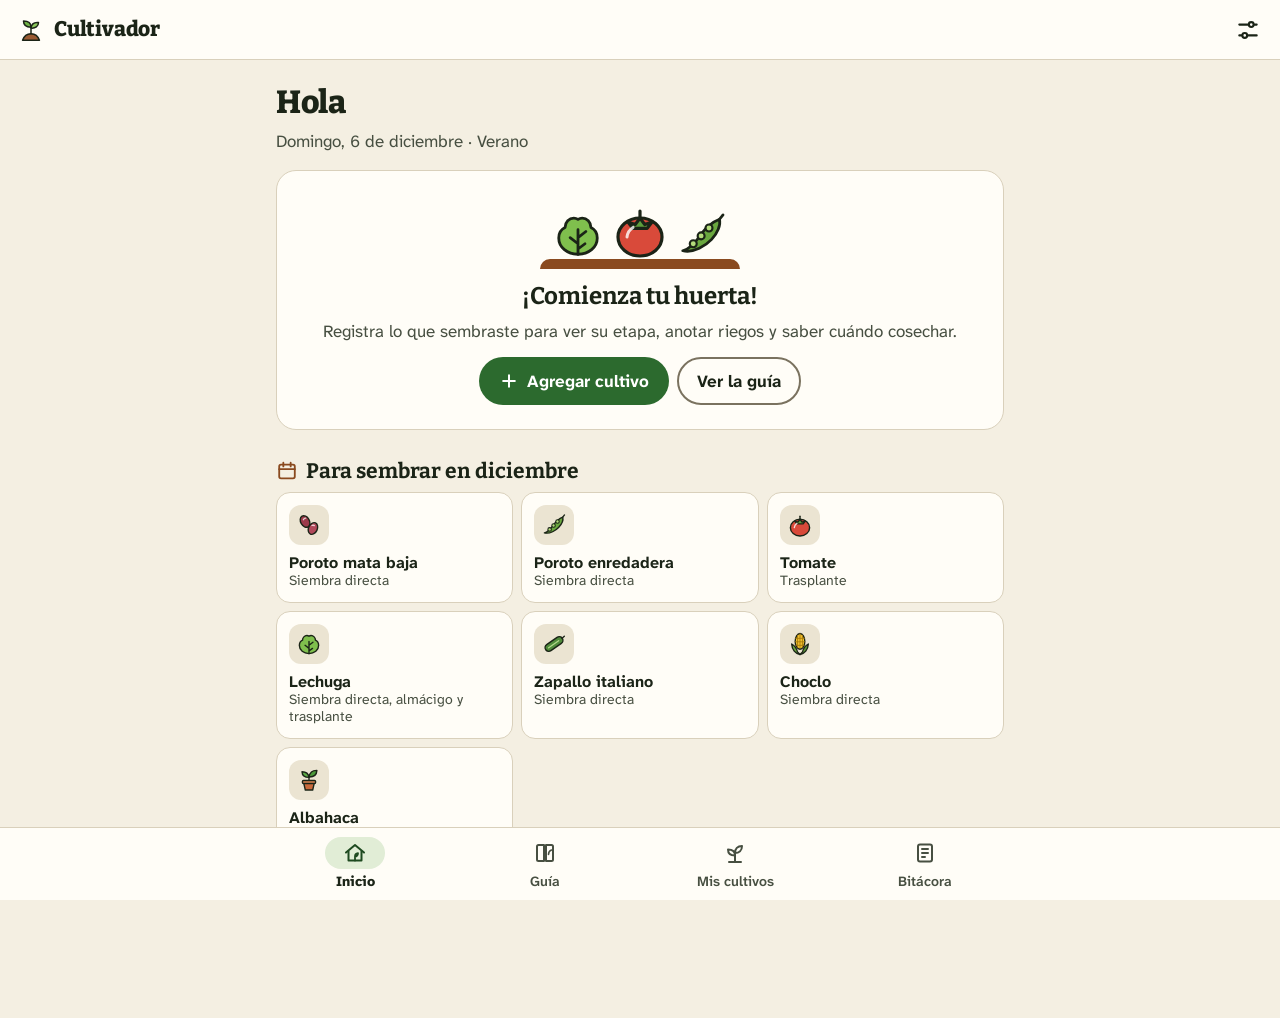
==== index.html @ 0a4568d8 "Cultivador: guía de cultivo y bitácora de huerta (PWA) SPA en HTML, CSS y JavaScript vanilla para Gi" ====
<!doctype html>
<html lang="es-CL">
<head>
  <meta charset="utf-8">
  <meta name="viewport" content="width=device-width, initial-scale=1, viewport-fit=cover">
  <title>Cultivador</title>
  <meta name="description" content="Guía de cultivo y bitácora para tu huerta en casa.">
  <meta name="theme-color" content="#2f6b2f" media="(prefers-color-scheme: light)">
  <meta name="theme-color" content="#121a12" media="(prefers-color-scheme: dark)">
  <meta name="color-scheme" content="light dark">
  <link rel="manifest" href="manifest.webmanifest">
  <link rel="icon" href="icons/icon.svg" type="image/svg+xml">
  <link rel="apple-touch-icon" href="icons/apple-touch-icon.png">
  <meta name="apple-mobile-web-app-capable" content="yes">
  <meta name="apple-mobile-web-app-title" content="Cultivador">
  <link rel="preload" href="fonts/atkinson-hyperlegible-next-latin.woff2" as="font" type="font/woff2" crossorigin>
  <link rel="preload" href="fonts/bitter-latin.woff2" as="font" type="font/woff2" crossorigin>
  <link rel="stylesheet" href="styles.css">
  <script>
    // Aplica el tema guardado antes de pintar para evitar parpadeo.
    try {
      var d = JSON.parse(localStorage.getItem('cultivador:v1'));
      var t = d && d.preferencias && d.preferencias.tema;
      if (t === 'claro' || t === 'oscuro') document.documentElement.dataset.theme = t === 'claro' ? 'light' : 'dark';
    } catch (e) {}
  </script>
  <script type="module" src="app.js"></script>
</head>
<body>
  <a class="saltar" href="#vista">Saltar al contenido</a>

  <!-- Íconos (decorativos: se usan con aria-hidden) -->
  <svg xmlns="http://www.w3.org/2000/svg" hidden>
    <symbol id="i-inicio" viewBox="0 0 24 24"><path d="M3 11.5 12 4l9 7.5" fill="none" stroke="currentColor" stroke-width="2" stroke-linecap="round" stroke-linejoin="round"/><path d="M5.5 10v9.5h13V10" fill="none" stroke="currentColor" stroke-width="2" stroke-linejoin="round"/><path d="M12 19.5v-4c0-1.6 1.2-3 3-3.3-.1 2-1.3 3.3-3 3.3" fill="none" stroke="currentColor" stroke-width="1.8" stroke-linecap="round" stroke-linejoin="round"/></symbol>
    <symbol id="i-guia" viewBox="0 0 24 24"><path d="M4 5.5C4 4.7 4.7 4 5.5 4H11v16H5.5c-.8 0-1.5-.7-1.5-1.5v-13ZM20 5.5c0-.8-.7-1.5-1.5-1.5H13v16h5.5c.8 0 1.5-.7 1.5-1.5v-13Z" fill="none" stroke="currentColor" stroke-width="2" stroke-linejoin="round"/><path d="M15.5 13.5c0-2.5 1.5-4 3-4.5" fill="none" stroke="currentColor" stroke-width="1.6" stroke-linecap="round"/></symbol>
    <symbol id="i-cultivos" viewBox="0 0 24 24"><path d="M12 21v-9" fill="none" stroke="currentColor" stroke-width="2" stroke-linecap="round"/><path d="M12 12c0-4 2.5-7 7-7 0 4.5-3 7-7 7ZM12 14.5C12 11 9.8 8.5 5 8.5c0 4 2.7 6 7 6Z" fill="none" stroke="currentColor" stroke-width="2" stroke-linejoin="round"/><path d="M6 21h12" fill="none" stroke="currentColor" stroke-width="2" stroke-linecap="round"/></symbol>
    <symbol id="i-bitacora" viewBox="0 0 24 24"><rect x="5" y="3.5" width="14" height="17" rx="2" fill="none" stroke="currentColor" stroke-width="2"/><path d="M9 8h6M9 12h6M9 16h3" fill="none" stroke="currentColor" stroke-width="2" stroke-linecap="round"/></symbol>
    <symbol id="i-ajustes" viewBox="0 0 24 24"><path d="M4 7h8.5M17.5 7H20M4 17h2.5M11.5 17H20M15 4.8a2.2 2.2 0 1 0 0 4.4 2.2 2.2 0 0 0 0-4.4zM9 14.8a2.2 2.2 0 1 0 0 4.4 2.2 2.2 0 0 0 0-4.4z" fill="none" stroke="currentColor" stroke-width="2" stroke-linecap="round" stroke-linejoin="round"/></symbol>
    <symbol id="i-gota" viewBox="0 0 24 24"><path d="M12 3.5s6 6.4 6 10.8a6 6 0 0 1-12 0C6 9.9 12 3.5 12 3.5Z" fill="none" stroke="currentColor" stroke-width="2" stroke-linejoin="round"/><path d="M9.5 14.5a2.6 2.6 0 0 0 2.5 2.6" fill="none" stroke="currentColor" stroke-width="1.8" stroke-linecap="round"/></symbol>
    <symbol id="i-mas" viewBox="0 0 24 24"><path d="M12 5v14M5 12h14" fill="none" stroke="currentColor" stroke-width="2.4" stroke-linecap="round"/></symbol>
    <symbol id="i-volver" viewBox="0 0 24 24"><path d="M15 5l-7 7 7 7" fill="none" stroke="currentColor" stroke-width="2.4" stroke-linecap="round" stroke-linejoin="round"/></symbol>
    <symbol id="i-cerrar" viewBox="0 0 24 24"><path d="M6 6l12 12M18 6 6 18" fill="none" stroke="currentColor" stroke-width="2.4" stroke-linecap="round"/></symbol>
    <symbol id="i-sol" viewBox="0 0 24 24"><circle cx="12" cy="12" r="4" fill="none" stroke="currentColor" stroke-width="2"/><path d="M12 2.5v2.5M12 19v2.5M2.5 12H5M19 12h2.5M5.3 5.3l1.8 1.8M16.9 16.9l1.8 1.8M5.3 18.7l1.8-1.8M16.9 7.1l1.8-1.8" fill="none" stroke="currentColor" stroke-width="2" stroke-linecap="round"/></symbol>
    <symbol id="i-calendario" viewBox="0 0 24 24"><rect x="3.5" y="5" width="17" height="15" rx="2" fill="none" stroke="currentColor" stroke-width="2"/><path d="M3.5 10h17M8 3v4M16 3v4" fill="none" stroke="currentColor" stroke-width="2" stroke-linecap="round"/></symbol>
    <symbol id="i-cosecha" viewBox="0 0 24 24"><path d="M4 10h16l-1.6 8.4a2 2 0 0 1-2 1.6H7.6a2 2 0 0 1-2-1.6L4 10Z" fill="none" stroke="currentColor" stroke-width="2" stroke-linejoin="round"/><path d="M8.5 10 11 4.5M15.5 10 13 4.5" fill="none" stroke="currentColor" stroke-width="2" stroke-linecap="round"/></symbol>
    <symbol id="i-alerta" viewBox="0 0 24 24"><path d="M12 3.5 21.5 20h-19L12 3.5Z" fill="none" stroke="currentColor" stroke-width="2" stroke-linejoin="round"/><path d="M12 10v4.5M12 17.2v.1" fill="none" stroke="currentColor" stroke-width="2.2" stroke-linecap="round"/></symbol>
    <symbol id="i-check" viewBox="0 0 24 24"><path d="M5 12.5l4.5 4.5L19 7.5" fill="none" stroke="currentColor" stroke-width="2.6" stroke-linecap="round" stroke-linejoin="round"/></symbol>
    <symbol id="i-descargar" viewBox="0 0 24 24"><path d="M12 4v11M7 10.5l5 5 5-5M5 20h14" fill="none" stroke="currentColor" stroke-width="2" stroke-linecap="round" stroke-linejoin="round"/></symbol>
    <symbol id="i-subir" viewBox="0 0 24 24"><path d="M12 15.5v-11M7 9l5-5 5 5M5 20h14" fill="none" stroke="currentColor" stroke-width="2" stroke-linecap="round" stroke-linejoin="round"/></symbol>
    <symbol id="i-abono" viewBox="0 0 24 24"><path d="M3 20h18M5 20c1-4 4-6.5 7-6.5s6 2.5 7 6.5M12 13.5V9M12 9c-1.8-2.4-4-3-6-2.2 1 2.4 3.5 3 6 2.2zM12 9c1.5-2 3.4-2.5 5-1.8-.8 2-3 2.5-5 1.8z" fill="none" stroke="currentColor" stroke-width="2" stroke-linecap="round" stroke-linejoin="round"/></symbol>
    <symbol id="i-ojo" viewBox="0 0 24 24"><path d="M2.5 12s3.5-6.5 9.5-6.5 9.5 6.5 9.5 6.5-3.5 6.5-9.5 6.5S2.5 12 2.5 12zM12 9.2a2.8 2.8 0 1 0 0 5.6 2.8 2.8 0 0 0 0-5.6z" fill="none" stroke="currentColor" stroke-width="2" stroke-linecap="round" stroke-linejoin="round"/></symbol>
    <symbol id="i-bicho" viewBox="0 0 24 24"><path d="M8 9.5h8v4.5a4 4 0 0 1-8 0zM9.5 9.5a2.5 2.5 0 0 1 5 0M3.5 12.5H8M16 12.5h4.5M5 7l3 2.5M19 7l-3 2.5M5 19l3-2.5M19 19l-3-2.5M12 9.5V18" fill="none" stroke="currentColor" stroke-width="2" stroke-linecap="round" stroke-linejoin="round"/></symbol>
    <!-- Glifos de especies -->
    <symbol id="g-logo" viewBox="0 0 32 32"><g fill="none" stroke="currentColor" stroke-width="1.6" stroke-linejoin="round" stroke-linecap="round"><path d="M7 27c1.5-4.5 5-7 9-7s7.5 2.5 9 7z" fill="#9a5a32"/><path d="M16 20v-7"/><path d="M16 13c0-4-3-6.5-8-6.5 0 4.5 3.5 6.5 8 6.5z" fill="#6fb245"/><path d="M16 14c.5-4 3.5-6.5 8-6 0 4-3.5 6.5-8 6z" fill="#8cc95c"/></g></symbol>
    <symbol id="g-tomate" viewBox="0 0 32 32"><g fill="none" stroke="currentColor" stroke-width="1.6" stroke-linejoin="round" stroke-linecap="round"><ellipse cx="16" cy="19" rx="11" ry="9.5" fill="#d94a3a"/><path d="M10 11.5l3.6 1.3L16 9.5l2.4 3.3 3.6-1.3-2.4 3.2h-7.2z" fill="#5f9e3c"/><path d="M16 9.5V6"/><path d="M9.5 19a6.5 6.5 0 0 1 3-4.8" stroke="#fff" stroke-opacity=".8" stroke-width="1.5"/></g></symbol>
    <symbol id="g-lechuga" viewBox="0 0 32 32"><g fill="none" stroke="currentColor" stroke-width="1.6" stroke-linejoin="round" stroke-linecap="round"><path d="M16 27c-6.1 0-11-3.9-11-9.3 0-2.9 1.5-5 3.6-6 0-3 2.4-5.4 5-5.4 1 0 1.7.3 2.4.8.7-.5 1.4-.8 2.4-.8 2.6 0 5 2.4 5 5.4 2.1 1 3.6 3.1 3.6 6C27 23.1 22.1 27 16 27z" fill="#7fbf4d"/><path d="M16 27V13M16 21l-4.5-3.5M16 17.5l4.5-3.5M16 24l4-3"/></g></symbol>
    <symbol id="g-poroto-mata-baja" viewBox="0 0 32 32"><g fill="none" stroke="currentColor" stroke-width="1.6" stroke-linejoin="round" stroke-linecap="round"><ellipse cx="11.5" cy="12" rx="5" ry="7" transform="rotate(-30 11.5 12)" fill="#9b3a4a"/><ellipse cx="20.5" cy="20" rx="5" ry="7" transform="rotate(25 20.5 20)" fill="#b0485a"/><path d="M9.6 10a3 3 0 0 1 2.6-1.8" stroke="#fff" stroke-opacity=".75" stroke-width="1.5"/><path d="M19.4 16.6a3 3 0 0 1 2.7.1" stroke="#fff" stroke-opacity=".75" stroke-width="1.5"/></g></symbol>
    <symbol id="g-poroto-enredadera" viewBox="0 0 32 32"><g fill="none" stroke="currentColor" stroke-width="1.6" stroke-linejoin="round" stroke-linecap="round"><path d="M5 25c3.5-.8 6.5-3.8 9.5-8s6-8 11.5-10c.8 3.4-1.2 8-4.5 11.5S11.5 26.5 5 25z" fill="#6aa83f"/><circle cx="11" cy="21" r="2" fill="#b5dd7c" stroke-width="1.2"/><circle cx="15.5" cy="16.5" r="2" fill="#b5dd7c" stroke-width="1.2"/><circle cx="20" cy="12" r="2" fill="#b5dd7c" stroke-width="1.2"/><path d="M26 7l2-2.5"/></g></symbol>
    <symbol id="g-zapallo-italiano" viewBox="0 0 32 32"><g fill="none" stroke="currentColor" stroke-width="1.6" stroke-linejoin="round" stroke-linecap="round"><rect x="4.5" y="11.75" width="23" height="8.5" rx="4.25" transform="rotate(-35 16 16)" fill="#4f8a3a"/><path d="M8.5 16h14" transform="rotate(-35 16 16)" stroke="#b2d98a" stroke-width="1.5"/><path d="M25.2 9.4l2.6-2.2"/></g></symbol>
    <symbol id="g-choclo" viewBox="0 0 32 32"><g fill="none" stroke="currentColor" stroke-width="1.6" stroke-linejoin="round" stroke-linecap="round"><ellipse cx="16" cy="13" rx="5.5" ry="9" fill="#f2c230"/><path d="M13.2 6v13.5M16 4.2v15.8M18.8 6v13.5M11 9.5h10M10.6 13.5h10.8M11.2 17.5h9.6" stroke="#a67a0a" stroke-width="1"/><path d="M16 28c-5.2-.8-9.2-5.6-9.5-12 3.3 1.8 5.6 5 6.6 9z" fill="#6aa83f"/><path d="M16 28c5.2-.8 9.2-5.6 9.5-12-3.3 1.8-5.6 5-6.6 9z" fill="#5a9636"/></g></symbol>
    <symbol id="g-cilantro" viewBox="0 0 32 32"><g fill="none" stroke="currentColor" stroke-width="1.6" stroke-linejoin="round" stroke-linecap="round"><path d="M16 28V9M16 21l-5.5-4.5M16 17l5.5-4.5M16 13.5l-3-2.8"/><circle cx="9.5" cy="15.5" r="3.3" fill="#6db04a"/><circle cx="22.5" cy="11.5" r="3.3" fill="#6db04a"/><circle cx="16" cy="7.5" r="3" fill="#7cc057"/><circle cx="12" cy="10" r="2.4" fill="#7cc057"/></g></symbol>
    <symbol id="g-albahaca" viewBox="0 0 32 32"><g fill="none" stroke="currentColor" stroke-width="1.6" stroke-linejoin="round" stroke-linecap="round"><path d="M16 16.5v-4"/><path d="M16 13c-.6-4.2-3.6-6.5-8-6.5.2 4.3 3.4 6.5 8 6.5z" fill="#5aa845"/><path d="M16 12.5c.8-4.8 4-7.6 9-7.5-.2 4.8-3.8 7.6-9 7.5z" fill="#4c9a3a"/><path d="M10 19.5h12l-1.8 8h-8.4z" fill="#c8693c"/><rect x="8.5" y="16.5" width="15" height="3.5" rx="1.2" fill="#dd8455"/></g></symbol>
    <symbol id="i-opciones" viewBox="0 0 24 24"><path d="M5.5 12h.01M12 12h.01M18.5 12h.01" fill="none" stroke="currentColor" stroke-width="3.4" stroke-linecap="round"/></symbol>
  </svg>

  <header class="cabecera">
    <a class="marca" href="#/inicio">
      <svg class="marca-logo" aria-hidden="true" focusable="false"><use href="#g-logo"/></svg>
      <span>Cultivador</span>
    </a>
    <a class="boton-icono" href="#/ajustes" id="enlace-ajustes">
      <svg aria-hidden="true" focusable="false"><use href="#i-ajustes"/></svg>
      <span class="sr">Ajustes y respaldo</span>
    </a>
  </header>

  <main id="vista" tabindex="-1">
    <p class="cargando">Cargando…</p>
  </main>

  <nav class="nav-inferior" aria-label="Principal">
    <ul>
      <li><a href="#/inicio" data-ruta="inicio"><span class="nav-ico"><svg aria-hidden="true" focusable="false"><use href="#i-inicio"/></svg></span><span>Inicio</span></a></li>
      <li><a href="#/guia" data-ruta="guia"><span class="nav-ico"><svg aria-hidden="true" focusable="false"><use href="#i-guia"/></svg></span><span>Guía</span></a></li>
      <li><a href="#/cultivos" data-ruta="cultivos"><span class="nav-ico"><svg aria-hidden="true" focusable="false"><use href="#i-cultivos"/></svg></span><span>Mis cultivos</span></a></li>
      <li><a href="#/bitacora" data-ruta="bitacora"><span class="nav-ico"><svg aria-hidden="true" focusable="false"><use href="#i-bitacora"/></svg></span><span>Bitácora</span></a></li>
    </ul>
  </nav>

  <!-- Avisos breves (toast) y anuncios para lectores de pantalla -->
  <div class="toast-zona" id="toast-zona"></div>
  <div class="sr" id="anunciador" role="status" aria-live="polite" aria-atomic="true"></div>

  <!-- Diálogo: crear / editar cultivo -->
  <dialog id="dlg-cultivo" class="dialogo" aria-labelledby="dlg-cultivo-titulo">
    <form id="form-cultivo" novalidate>
      <div class="dialogo-cabecera">
        <h2 id="dlg-cultivo-titulo">Nuevo cultivo</h2>
        <button type="button" class="boton-icono" data-cerrar>
          <svg aria-hidden="true" focusable="false"><use href="#i-cerrar"/></svg>
          <span class="sr">Cerrar</span>
        </button>
      </div>
      <div class="dialogo-cuerpo">
        <input type="hidden" name="id">
        <div class="campo">
          <label for="c-especie">Especie <span class="req" aria-hidden="true">*</span></label>
          <select id="c-especie" name="especieId" required aria-describedby="c-especie-error"></select>
          <p class="error" id="c-especie-error"></p>
        </div>
        <div class="campo">
          <label for="c-apodo">Nombre o apodo <span class="opcional">(opcional)</span></label>
          <input id="c-apodo" name="apodo" type="text" maxlength="40" autocomplete="off" aria-describedby="c-apodo-ayuda">
          <p class="ayuda" id="c-apodo-ayuda">Por ejemplo: «Bancal del fondo» o «Tanda 2».</p>
        </div>
        <fieldset class="campo">
          <legend>Método de siembra</legend>
          <div class="opciones-seg">
            <label><input type="radio" name="metodo" value="directa" checked><span>Siembra directa</span></label>
            <label><input type="radio" name="metodo" value="almacigo"><span>Almácigo</span></label>
          </div>
          <p class="ayuda" id="c-metodo-ayuda"></p>
        </fieldset>
        <div class="campo">
          <label for="c-fecha">Fecha de siembra <span class="req" aria-hidden="true">*</span></label>
          <input id="c-fecha" name="fechaSiembra" type="date" required aria-describedby="c-fecha-error">
          <p class="error" id="c-fecha-error"></p>
        </div>
        <div class="campo" id="campo-trasplante" hidden>
          <label for="c-trasplante">Fecha de trasplante <span class="opcional">(opcional)</span></label>
          <input id="c-trasplante" name="fechaTrasplante" type="date" aria-describedby="c-trasplante-ayuda c-trasplante-error">
          <p class="ayuda" id="c-trasplante-ayuda">Complétala cuando pases las plantas a su lugar definitivo.</p>
          <p class="error" id="c-trasplante-error"></p>
        </div>
        <fieldset class="campo">
          <legend>Ubicación</legend>
          <div class="opciones-seg">
            <label><input type="radio" name="ubicacion" value="macetero"><span>Macetero</span></label>
            <label><input type="radio" name="ubicacion" value="bancal" checked><span>Bancal</span></label>
            <label><input type="radio" name="ubicacion" value="suelo"><span>Suelo</span></label>
          </div>
        </fieldset>
        <div class="campo">
          <label for="c-notas">Notas <span class="opcional">(opcional)</span></label>
          <textarea id="c-notas" name="notas" rows="3" maxlength="1000"></textarea>
        </div>
      </div>
      <div class="dialogo-pie">
        <button type="button" class="boton secundario" data-cerrar>Cancelar</button>
        <button type="submit" class="boton primario">Guardar</button>
      </div>
    </form>
  </dialog>

  <!-- Diálogo: crear / editar entrada de bitácora -->
  <dialog id="dlg-entrada" class="dialogo" aria-labelledby="dlg-entrada-titulo">
    <form id="form-entrada" novalidate>
      <div class="dialogo-cabecera">
        <h2 id="dlg-entrada-titulo">Nueva entrada</h2>
        <button type="button" class="boton-icono" data-cerrar>
          <svg aria-hidden="true" focusable="false"><use href="#i-cerrar"/></svg>
          <span class="sr">Cerrar</span>
        </button>
      </div>
      <div class="dialogo-cuerpo">
        <input type="hidden" name="id">
        <div class="campo">
          <label for="e-cultivo">Cultivo <span class="req" aria-hidden="true">*</span></label>
          <select id="e-cultivo" name="cultivoId" required aria-describedby="e-cultivo-error"></select>
          <p class="error" id="e-cultivo-error"></p>
        </div>
        <fieldset class="campo">
          <legend>Tipo</legend>
          <div class="opciones-tipo">
            <label><input type="radio" name="tipo" value="riego" checked><span><svg class="tipo-riego" aria-hidden="true" focusable="false"><use href="#i-gota"/></svg>Riego</span></label>
            <label><input type="radio" name="tipo" value="abono"><span><svg class="tipo-abono" aria-hidden="true" focusable="false"><use href="#i-abono"/></svg>Abono</span></label>
            <label><input type="radio" name="tipo" value="observacion"><span><svg class="tipo-observacion" aria-hidden="true" focusable="false"><use href="#i-ojo"/></svg>Observación</span></label>
            <label><input type="radio" name="tipo" value="plaga"><span><svg class="tipo-plaga" aria-hidden="true" focusable="false"><use href="#i-bicho"/></svg>Plaga</span></label>
            <label><input type="radio" name="tipo" value="cosecha"><span><svg class="tipo-cosecha" aria-hidden="true" focusable="false"><use href="#i-cosecha"/></svg>Cosecha</span></label>
          </div>
        </fieldset>
        <div class="campo">
          <label for="e-fecha">Fecha <span class="req" aria-hidden="true">*</span></label>
          <input id="e-fecha" name="fecha" type="date" required aria-describedby="e-fecha-error">
          <p class="error" id="e-fecha-error"></p>
        </div>
        <div class="campo-doble" id="campo-cantidad" hidden>
          <div class="campo">
            <label for="e-cantidad">Cantidad <span class="opcional">(opcional)</span></label>
            <input id="e-cantidad" name="cantidad" type="text" inputmode="decimal" autocomplete="off" maxlength="10" aria-describedby="e-cantidad-error">
            <p class="error" id="e-cantidad-error"></p>
          </div>
          <div class="campo">
            <label for="e-unidad">Unidad</label>
            <select id="e-unidad" name="unidad">
              <option value="g">gramos</option>
              <option value="kg">kilos</option>
              <option value="unidades">unidades</option>
              <option value="atados">atados</option>
            </select>
          </div>
        </div>
        <div class="campo">
          <label for="e-texto">Detalle <span class="opcional">(opcional)</span></label>
          <textarea id="e-texto" name="texto" rows="4" maxlength="2000" aria-describedby="e-texto-ayuda"></textarea>
          <p class="ayuda" id="e-texto-ayuda">¿Qué viste o hiciste? Ej.: «Primeras flores moradas».</p>
        </div>
      </div>
      <div class="dialogo-pie">
        <button type="button" class="boton secundario" data-cerrar>Cancelar</button>
        <button type="submit" class="boton primario">Guardar</button>
      </div>
    </form>
  </dialog>

  <!-- Diálogo: confirmación -->
  <dialog id="dlg-confirmar" class="dialogo dialogo-chico" aria-labelledby="dlg-confirmar-titulo" aria-describedby="dlg-confirmar-texto">
    <form method="dialog">
      <div class="dialogo-cuerpo">
        <h2 id="dlg-confirmar-titulo">¿Confirmar?</h2>
        <p id="dlg-confirmar-texto"></p>
      </div>
      <div class="dialogo-pie" id="dlg-confirmar-botones">
        <button value="cancelar" class="boton secundario" autofocus>Cancelar</button>
        <button value="aceptar" class="boton peligro">Aceptar</button>
      </div>
    </form>
  </dialog>
</body>
</html>
---- styles.css ----
/* =========================================================
   Cultivador — estilos
   Mobile-first (360–430 px), modo claro/oscuro y alto contraste.
   Todos los pares texto/fondo cumplen al menos 4.5:1 (WCAG AA).
   ========================================================= */

/* ---------- Fuentes (autoalojadas: funcionan sin conexión) ---------- */
@font-face {
  font-family: "Bitter";
  src: url("fonts/bitter-latin.woff2") format("woff2");
  font-weight: 400 800; font-style: normal; font-display: swap;
  unicode-range: U+0000-00FF, U+0131, U+0152-0153, U+02BB-02BC, U+02C6, U+02DA, U+02DC, U+0304, U+0308, U+0329, U+2000-206F, U+20AC, U+2122, U+2191, U+2193, U+2212, U+2215, U+FEFF, U+FFFD;
}
@font-face {
  font-family: "Atkinson Hyperlegible Next";
  src: url("fonts/atkinson-hyperlegible-next-latin.woff2") format("woff2");
  font-weight: 200 800; font-style: normal; font-display: swap;
  unicode-range: U+0000-00FF, U+0131, U+0152-0153, U+02BB-02BC, U+02C6, U+02DA, U+02DC, U+0304, U+0308, U+0329, U+2000-206F, U+20AC, U+2122, U+2191, U+2193, U+2212, U+2215, U+FEFF, U+FFFD;
}

/* ---------- Tokens: tema claro («Cuaderno de huerta») ----------
   Colores con significado: verde = crecer y acción principal,
   azul agua = riego, terracota = tierra y almácigo, ámbar (sol) = avisos. */
:root {
  color-scheme: light;
  --bg: #f4efe2;          /* papel */
  --surface: #fffdf7;
  --surface-2: #ebe4d2;
  --text: #1b2417;        /* tinta */
  --text-muted: #474f41;
  --border: #7a725f;      /* ≥ 3:1: campos y botones secundarios */
  --border-soft: #d9d0bb; /* divisores y tarjetas */
  --primary: #2c6a2e;     /* hoja */
  --primary-hover: #1e4a20;
  --on-primary: #ffffff;
  --primary-soft: #e1edd6;
  --on-primary-soft: #1e4a20;
  --accent: #8a4a1f;      /* tierra */
  --accent-soft: #f2e1cf;
  --on-accent-soft: #6b3512;
  --water: #255f7e;       /* agua */
  --water-soft: #dcebf3;
  --on-water-soft: #1c4a63;
  --warn-bg: #f8e3a0;     /* sol */
  --warn-text: #4a3200;
  --warn-border: #9a6f00;
  --danger: #a1311d;
  --on-danger: #ffffff;
  --danger-soft: #f6ddd6;
  --focus: #2a5bd7;
  --scrim: rgb(27 36 23 / .5);
  --shadow: 0 1px 2px rgb(60 45 20 / .07), 0 2px 8px -2px rgb(60 45 20 / .08);
  --shadow-2: 0 10px 28px -8px rgb(60 45 20 / .35);

  --radius: 20px;         /* tarjetas */
  --radius-md: 14px;      /* campos, filas, tiles */
  --radius-sm: 10px;
  --tap: 48px;            /* zona táctil (≥ 44 px) */
  --nav-h: 72px;
  --header-h: 60px;
  /* Texto: Atkinson Hyperlegible Next (pensada para leer con baja visión, útil a pleno sol).
     Títulos: Bitter, slab robusta tipo etiqueta de sobre de semillas. */
  --font: "Atkinson Hyperlegible Next", system-ui, -apple-system, "Segoe UI", Roboto, Arial, sans-serif;
  --font-display: "Bitter", Georgia, "Times New Roman", serif;
  --ease-out: cubic-bezier(.2, .8, .2, 1);
}

/* ---------- Tokens: tema oscuro ----------
   Se aplica con data-theme="dark" o con la preferencia del sistema en modo «Automático». */
:root[data-theme="dark"] {
  color-scheme: dark;
  --bg: #11160f;
  --surface: #1a2118;
  --surface-2: #242c21;
  --text: #edf1e6;
  --text-muted: #b8c1ad;
  --border: #85907b;
  --border-soft: #323c2e;
  --primary: #92d38a;
  --primary-hover: #aadfa3;
  --on-primary: #0e260f;
  --primary-soft: #1f3320;
  --on-primary-soft: #c6e7bf;
  --accent: #e3a47c;
  --accent-soft: #3a2619;
  --on-accent-soft: #f1c9ad;
  --water: #8cc9e8;
  --water-soft: #15303d;
  --on-water-soft: #bfe3f5;
  --warn-bg: #3d300b;
  --warn-text: #f7d97c;
  --warn-border: #c99a1f;
  --danger: #f0937f;
  --on-danger: #2a0705;
  --danger-soft: #3d1d16;
  --focus: #9ab8ff;
  --scrim: rgb(0 0 0 / .6);
  --shadow: none;         /* en oscuro las tarjetas se separan con borde */
  --shadow-2: 0 10px 28px -8px rgb(0 0 0 / .7);
}
@media (prefers-color-scheme: dark) {
  :root:not([data-theme="light"]) {
    color-scheme: dark;
    --bg: #11160f;
    --surface: #1a2118;
    --surface-2: #242c21;
    --text: #edf1e6;
    --text-muted: #b8c1ad;
    --border: #85907b;
    --border-soft: #323c2e;
    --primary: #92d38a;
    --primary-hover: #aadfa3;
    --on-primary: #0e260f;
    --primary-soft: #1f3320;
    --on-primary-soft: #c6e7bf;
    --accent: #e3a47c;
    --accent-soft: #3a2619;
    --on-accent-soft: #f1c9ad;
    --water: #8cc9e8;
    --water-soft: #15303d;
    --on-water-soft: #bfe3f5;
    --warn-bg: #3d300b;
    --warn-text: #f7d97c;
    --warn-border: #c99a1f;
    --danger: #f0937f;
    --on-danger: #2a0705;
    --danger-soft: #3d1d16;
    --focus: #9ab8ff;
    --scrim: rgb(0 0 0 / .6);
    --shadow: none;         /* en oscuro las tarjetas se separan con borde */
    --shadow-2: 0 10px 28px -8px rgb(0 0 0 / .7);
}
}

/* Usuarios que piden más contraste (útil a pleno sol) */
@media (prefers-contrast: more) {
  :root:not([data-theme="dark"]) { --text-muted: #2b3328; --border: #3a4036; --border-soft: #7a725f; }
}

/* ---------- Base ---------- */
*, *::before, *::after { box-sizing: border-box; }
[hidden] { display: none !important; }
html { -webkit-text-size-adjust: 100%; text-size-adjust: 100%; }
body {
  margin: 0;
  background: var(--bg);
  color: var(--text);
  font-family: var(--font);
  font-size: 1.0625rem;           /* 17 px: legible al aire libre */
  line-height: 1.5;
  padding-bottom: calc(var(--nav-h) + env(safe-area-inset-bottom) + 16px);
  min-height: 100dvh;
}
h1, h2, h3 { line-height: 1.25; margin: 0 0 .5rem; }
h1, h2 { font-family: var(--font-display); }
h1 { font-size: 1.875rem; font-weight: 800; letter-spacing: -.01em; line-height: 1.15; }
h2 { font-size: 1.3125rem; font-weight: 700; }
h3 { font-size: 1.075rem; }
p { margin: 0 0 .75rem; }
a { color: var(--primary); text-underline-offset: 3px; }
img, svg { display: block; }
ul, ol { padding-left: 1.25rem; }
button, input, select, textarea { font: inherit; color: inherit; }

:focus-visible {
  outline: 3px solid var(--focus);
  outline-offset: 2px;
  border-radius: 4px;
}
main:focus, h1:focus, [tabindex="-1"]:focus { outline: none; }
[tabindex="-1"]:focus-visible { outline: 3px solid var(--focus); }
h1[tabindex="-1"]:focus-visible { outline: none; } /* el título solo recibe foco al cambiar de vista */

.sr {
  position: absolute !important;
  width: 1px; height: 1px; padding: 0; margin: -1px;
  overflow: hidden; clip: rect(0 0 0 0); white-space: nowrap; border: 0;
}
.saltar {
  position: absolute; left: 8px; top: -60px; z-index: 100;
  background: var(--primary); color: var(--on-primary) !important;
  padding: 12px 16px; border-radius: var(--radius-sm); font-weight: 700;
}
.saltar:focus { top: 8px; }

/* ---------- Cabecera ---------- */
.cabecera {
  position: sticky; top: 0; z-index: 20;
  display: flex; align-items: center; justify-content: space-between;
  height: calc(var(--header-h) + env(safe-area-inset-top));
  padding: env(safe-area-inset-top) 8px 0 16px;
  background: var(--surface);
  border-bottom: 1px solid var(--border-soft);
}
.marca {
  display: inline-flex; align-items: center; gap: 8px;
  min-height: var(--tap);
  font-family: var(--font-display); font-weight: 800; font-size: 1.3125rem; letter-spacing: -.01em;
  color: var(--text) !important; text-decoration: none;
}
.marca-logo { width: 30px; height: 30px; color: var(--text); }

/* ---------- Contenido ---------- */
main {
  max-width: 760px;
  margin: 0 auto;
  padding: 16px 16px 24px;
}
.cargando { color: var(--text-muted); padding: 32px 0; text-align: center; }
.encabezado-vista { margin-bottom: 16px; }
.encabezado-vista p { color: var(--text-muted); margin: 0; }
.encabezado-fila { display: flex; align-items: center; justify-content: space-between; gap: 12px; flex-wrap: wrap; }
.seccion { margin-top: 28px; }
.seccion h2 { display: flex; align-items: center; gap: 8px; }
.seccion h2 svg { width: 22px; height: 22px; color: var(--accent); flex: none; }
.texto-suave { color: var(--text-muted); }
.chico { font-size: .9375rem; }

/* ---------- Navegación inferior ---------- */
.nav-inferior {
  position: fixed; left: 0; right: 0; bottom: 0; z-index: 30;
  background: var(--surface);
  border-top: 1px solid var(--border-soft);
  padding-bottom: env(safe-area-inset-bottom);
}
.nav-inferior ul {
  list-style: none; margin: 0 auto; padding: 0;
  display: grid; grid-template-columns: repeat(4, 1fr);
  max-width: 760px;
}
.nav-inferior a {
  display: flex; flex-direction: column; align-items: center; justify-content: center; gap: 2px;
  min-height: var(--nav-h);
  padding: 6px 2px;
  color: var(--text-muted) !important;
  text-decoration: none;
  font-size: .875rem; font-weight: 600;
}
.nav-ico { display: grid; place-items: center; width: 60px; height: 32px; border-radius: 999px; transition: background-color .2s; }
.nav-inferior svg { width: 24px; height: 24px; }
.nav-inferior a[aria-current="page"] { color: var(--text) !important; font-weight: 800; }
.nav-inferior a[aria-current="page"] .nav-ico { background: var(--primary-soft); color: var(--on-primary-soft); }
.nav-inferior a:focus-visible { outline-offset: -4px; }

/* ---------- Botones ---------- */
.boton {
  display: inline-flex; align-items: center; justify-content: center; gap: 8px;
  min-height: var(--tap); min-width: var(--tap);
  padding: 10px 18px;
  border-radius: 999px;
  border: 2px solid transparent;
  font-weight: 700; line-height: 1.2;
  text-decoration: none; cursor: pointer;
  transition: background-color .15s, transform .1s;
}
.boton svg { width: 20px; height: 20px; flex: none; }
.boton:active { transform: scale(.98); }
.boton.primario { background: var(--primary); color: var(--on-primary) !important; }
.boton.primario:hover { background: var(--primary-hover); }
.boton.secundario { background: var(--surface); color: var(--text) !important; border-color: var(--border); }
.boton.secundario:hover { background: var(--surface-2); }
.boton.peligro { background: var(--danger); color: var(--on-danger) !important; }
.boton.suave { background: var(--primary-soft); color: var(--on-primary-soft) !important; }
.boton.suave:hover { border-color: var(--primary); }
.boton.agua { background: var(--water-soft); color: var(--on-water-soft) !important; }
.boton.agua:hover { border-color: var(--water); }
.boton.peligro-borde { background: var(--surface); color: var(--danger) !important; border-color: var(--danger); }
.boton.peligro-borde:hover { background: var(--danger-soft); }
.boton.texto { background: transparent; color: var(--text) !important; border-color: transparent; text-decoration: underline; padding-inline: 10px; }
.boton.icono { padding: 0; width: var(--tap); flex: none; background: var(--surface); color: var(--text) !important; border-color: var(--border); }
.boton.icono svg { width: 24px; height: 24px; }
.boton.ancho { width: 100%; }
.boton[disabled] { opacity: .55; cursor: not-allowed; }

.boton-icono {
  display: inline-flex; align-items: center; justify-content: center;
  width: var(--tap); height: var(--tap);
  border-radius: 50%;
  background: transparent; border: 0; cursor: pointer;
  color: var(--text) !important;
}
.boton-icono:hover { background: var(--surface-2); }
.boton-icono svg { width: 26px; height: 26px; }

.fab {
  position: fixed; z-index: 25;
  right: max(16px, calc((100vw - 760px) / 2 + 16px));
  bottom: calc(var(--nav-h) + env(safe-area-inset-bottom) + 16px);
  box-shadow: var(--shadow-2);
  padding-inline: 20px 22px;
  min-height: 56px;
}

.acciones { display: flex; flex-wrap: wrap; gap: 8px; }

/* ---------- Tarjetas ---------- */
.tarjeta {
  background: var(--surface);
  border: 1px solid var(--border-soft);
  border-radius: var(--radius);
  padding: 16px;
  box-shadow: var(--shadow);
}
.lista-tarjetas { list-style: none; padding: 0; margin: 0; display: grid; gap: 12px; }
@media (min-width: 700px) { .lista-tarjetas.dos-col { grid-template-columns: 1fr 1fr; } }

.tarjeta-enlace {
  display: flex; gap: 14px; align-items: center;
  min-height: 72px;
  color: var(--text) !important; text-decoration: none;
}
.tarjeta-enlace:hover { border-color: var(--primary); }
.tarjeta-enlace h3, .tarjeta-enlace h2 { margin: 0 0 2px; }
.tarjeta-enlace p { margin: 0; color: var(--text-muted); font-size: .9375rem; }

.glifo {
  flex: none;
  display: inline-grid; place-items: center;
  width: 40px; height: 40px;
  border-radius: 12px;
  background: var(--surface-2);
  font-size: 1.45rem; line-height: 1;
}
.glifo.medio { width: 52px; height: 52px; border-radius: 14px; font-size: 1.9rem; }
.glifo.grande { width: 72px; height: 72px; border-radius: 18px; font-size: 2.6rem; }
.glifo.chico { width: auto; height: auto; background: none; font-size: 1rem; display: inline-block; margin-right: 6px; vertical-align: -1px; }
.glifo { color: var(--text); }
.glifo svg { width: 28px; height: 28px; }
.glifo.medio svg { width: 36px; height: 36px; }
.glifo.grande svg { width: 56px; height: 56px; }
.glifo.chico svg { width: 18px; height: 18px; display: inline-block; vertical-align: -3px; }

/* Estados vacíos: tres plantas sobre una línea de tierra */
.huerta-vacia { display: flex; flex-direction: column; align-items: center; margin: 0 auto 12px; color: var(--text); }
.huerta-vacia > div { display: flex; align-items: flex-end; gap: 2px; }
.huerta-vacia svg { width: 64px; height: 64px; }
.huerta-vacia svg.g-chica { width: 56px; height: 56px; }
.huerta-vacia i { display: block; width: 200px; height: 10px; margin-top: -4px; border-radius: 999px 999px 4px 4px; background: var(--accent); }
.vacio h2 { font-size: 1.5rem; }

/* Insignias */
.insignias { display: flex; flex-wrap: wrap; gap: 6px; margin-top: 6px; }
.insignia {
  display: inline-flex; align-items: center; gap: 4px;
  padding: 3px 10px; border-radius: 10px;
  font-size: .875rem; font-weight: 700; line-height: 1.3;
  background: var(--surface-2); color: var(--text);
  border: 1px solid var(--border-soft);
}
.insignia.verde { background: var(--primary-soft); color: var(--on-primary-soft); border-color: transparent; }
.insignia.tierra { background: var(--accent-soft); color: var(--on-accent-soft); border-color: transparent; }
.insignia.alerta { background: var(--warn-bg); color: var(--warn-text); border-color: var(--warn-border); }

/* Aviso / banner */
.aviso {
  display: flex; gap: 12px; align-items: flex-start;
  padding: 14px 16px; border-radius: var(--radius);
  background: var(--warn-bg); color: var(--warn-text);
  border: 2px solid var(--warn-border);
}
.aviso svg { width: 24px; height: 24px; flex: none; margin-top: 2px; }
.aviso p { margin: 0; }
.aviso a { color: inherit !important; font-weight: 700; }
.aviso.info { background: var(--primary-soft); color: var(--text); border-color: var(--primary); }
.aviso.neutro { background: var(--surface-2); color: var(--text); border: 0; border-radius: var(--radius-md); font-size: .9375rem; }
.aviso.neutro svg { color: var(--accent); }
.aviso.neutro a { display: inline-flex; align-items: center; min-height: 44px; font-size: 1rem; }

/* Vacío */
.vacio {
  text-align: center; padding: 28px 20px 24px;
  background: var(--surface); border: 1px solid var(--border-soft); border-radius: var(--radius);
}
.vacio .glifo { margin: 0 auto 10px; }
.vacio p { color: var(--text-muted); }

/* ---------- Controles segmentados (radios) ---------- */
.filtros { display: grid; gap: 12px; margin-bottom: 16px; }
@media (min-width: 340px) { .filtros.dos { grid-template-columns: 1fr 1fr; } }
.opciones-seg {
  display: flex; flex-wrap: wrap; gap: 6px;
}
.opciones-seg label, .opciones-tipo label { position: relative; flex: 1 1 auto; }
.opciones-seg input, .opciones-tipo input {
  position: absolute; opacity: 0; inset: 0; width: 100%; height: 100%; margin: 0; cursor: pointer;
}
.opciones-seg span, .opciones-tipo label > span {
  display: flex; align-items: center; justify-content: center; gap: 6px;
  min-height: var(--tap);
  padding: 8px 14px;
  border: 2px solid var(--border);
  border-radius: 999px;
  background: var(--surface);
  font-weight: 600; text-align: center;
}
.opciones-seg input:checked + span, .opciones-tipo input:checked + span {
  background: var(--primary); color: var(--on-primary); border-color: var(--primary);
}
.opciones-seg input:checked + span::before, .opciones-tipo input:checked + span::before {
  content: "✓"; font-weight: 800;
}
.opciones-seg input:focus-visible + span, .opciones-tipo input:focus-visible + span {
  outline: 3px solid var(--focus); outline-offset: 2px;
}
.opciones-tipo { display: grid; grid-template-columns: repeat(3, minmax(0, 1fr)); gap: 8px; }
.opciones-tipo label > span {
  position: relative; flex-direction: column; gap: 6px;
  min-height: 76px; padding: 8px 4px;
  border-radius: var(--radius-md); font-size: .9375rem; font-weight: 700;
}
.opciones-tipo label > span svg { width: 24px; height: 24px; }
.opciones-tipo .tipo-riego { color: var(--water); }
.opciones-tipo .tipo-abono, .opciones-tipo .tipo-cosecha { color: var(--accent); }
.opciones-tipo .tipo-plaga { color: var(--danger); }
.opciones-tipo input:checked + span svg { color: currentColor; }
.opciones-tipo input:checked + span::before { position: absolute; top: 4px; right: 8px; }

/* ---------- Formularios ---------- */
.campo { margin: 0 0 16px; padding: 0; border: 0; min-width: 0; }
.campo label, .campo legend { display: block; font-weight: 700; margin-bottom: 6px; padding: 0; }
.opciones-seg label, .opciones-tipo label { font-weight: 600; margin: 0; }
.campo-doble { display: grid; grid-template-columns: 1fr 1fr; gap: 12px; }
.req { color: var(--danger); }
.opcional { font-weight: 400; color: var(--text-muted); }
input[type="text"], input[type="date"], input[type="number"], select, textarea {
  width: 100%;
  min-height: var(--tap);
  padding: 10px 12px;
  border: 2px solid var(--border);
  border-radius: 12px;
  background: var(--surface);
  font-size: 1.0625rem; /* ≥16 px evita zoom automático en iOS */
}
textarea { resize: vertical; min-height: 96px; }
select {
  appearance: none; -webkit-appearance: none;
  padding-right: 40px;
  background-image: linear-gradient(45deg, transparent 50%, currentColor 50%), linear-gradient(135deg, currentColor 50%, transparent 50%);
  background-position: calc(100% - 20px) 55%, calc(100% - 14px) 55%;
  background-size: 6px 6px; background-repeat: no-repeat;
}
input:focus-visible, select:focus-visible, textarea:focus-visible { border-color: var(--primary); }
[aria-invalid="true"] { border-color: var(--danger) !important; }
.ayuda { font-size: .9375rem; color: var(--text-muted); margin: 6px 0 0; }
.error { color: var(--danger); font-weight: 700; font-size: .9375rem; margin: 6px 0 0; }
.error:empty { display: none; }
.error::before { content: "⚠ "; }

/* ---------- Diálogos ---------- */
.dialogo {
  border: 0; padding: 0;
  width: 100%; max-width: 560px;
  max-height: 100dvh;
  margin: auto auto 0;
  border-radius: 24px 24px 0 0;
  background: var(--surface); color: var(--text);
  box-shadow: 0 -4px 30px rgb(0 0 0 / .3);
}
.dialogo::backdrop { background: var(--scrim); }
.dialogo > form { display: flex; flex-direction: column; max-height: 100dvh; }
@media (min-width: 600px) {
  .dialogo { margin: auto; border-radius: 20px; max-height: 92dvh; }
  .dialogo > form { max-height: 92dvh; }
}
.dialogo-chico { max-width: 440px; }
.dialogo-cabecera {
  display: flex; align-items: center; justify-content: space-between; gap: 8px;
  padding: 12px 8px 12px 20px;
  border-bottom: 1px solid var(--border-soft);
}
.dialogo-cabecera h2 { margin: 0; }
.dialogo-cuerpo { padding: 16px 20px 16px; overflow-y: auto; overscroll-behavior: contain; }
.dialogo-pie {
  display: flex; gap: 10px; justify-content: flex-end; flex-wrap: wrap;
  padding: 12px 20px calc(12px + env(safe-area-inset-bottom));
  border-top: 1px solid var(--border-soft);
}
.dialogo-pie .boton { flex: 1 1 auto; }
@media (min-width: 600px) { .dialogo-pie .boton { flex: 0 0 auto; } }
@media (min-width: 600px) { .dialogo-pie { padding-bottom: 12px; } }

/* ---------- Toast ---------- */
.toast-zona {
  position: fixed; z-index: 40; left: 16px; right: 16px;
  bottom: calc(var(--nav-h) + env(safe-area-inset-bottom) + 12px);
  display: grid; justify-items: center; pointer-events: none;
}
.toast {
  pointer-events: auto;
  display: flex; align-items: center; gap: 12px;
  max-width: 520px; width: 100%;
  padding: 8px 8px 8px 16px;
  min-height: 56px;
  border-radius: var(--radius);
  background: var(--text); color: var(--bg);
  box-shadow: 0 6px 20px rgb(0 0 0 / .3);
  animation: entrar .2s ease-out;
}
.toast p { margin: 0; flex: 1; font-weight: 600; }
.toast .boton { background: transparent; color: var(--bg) !important; border-color: var(--bg); min-height: 44px; padding: 6px 14px; }
@keyframes entrar { from { transform: translateY(12px); opacity: 0; } to { transform: none; opacity: 1; } }

/* ---------- Guía ---------- */
.ficha-cabecera { display: flex; gap: 14px; align-items: center; margin-bottom: 12px; }
.ficha-cabecera h1 { margin: 0; }
.ficha-cabecera p { margin: 2px 0 0; font-style: italic; color: var(--text-muted); }
.volver { margin: -6px 0 8px -10px; color: var(--text) !important; text-decoration: none; font-weight: 700; display: inline-flex; align-items: center; gap: 2px; min-height: var(--tap); padding-right: 12px; }
.volver svg { width: 24px; height: 24px; }


/* Calendario: 3 filas con nombre, celdas de 22 px y un patrón por tipo */
.calendario-tarjeta { padding: 14px 14px 16px; }
.cal { display: grid; grid-template-columns: 86px repeat(12, minmax(0, 1fr)); gap: 3px; align-items: center; }
.cal-rotulo { font-size: .875rem; font-weight: 700; line-height: 1.15; padding-right: 4px; }
.cal-rotulo:first-child { color: var(--text-muted); }
.cal-mes { display: grid; place-items: center; height: 24px; font-size: .875rem; font-weight: 700; color: var(--text-muted); }
.cal-mes.hoy { background: var(--text); color: var(--surface); border-radius: 6px; font-weight: 800; }
.celda { display: block; height: 22px; border-radius: 4px; background: var(--surface-2); }
.celda.d { background: var(--primary); }
.celda.a { background-color: var(--accent); background-image: radial-gradient(var(--surface) 1.3px, transparent 1.8px); background-size: 6px 6px; }
.celda.t { background: repeating-linear-gradient(135deg, var(--primary) 0 2.5px, transparent 2.5px 5.5px); box-shadow: inset 0 0 0 1.5px var(--primary); }
.celda.hoy { outline: 2px solid var(--text); outline-offset: 1px; }
.leyenda { display: flex; flex-wrap: wrap; gap: 6px 14px; font-size: .875rem; color: var(--text-muted); list-style: none; padding: 0; margin: 14px 0 0; }
.leyenda li { display: inline-flex; align-items: center; gap: 6px; }
.leyenda .celda, .insignia .celda { display: inline-block; width: 16px; height: 14px; border-radius: 3px; flex: none; }
.muestra-hoy { display: inline-block; width: 16px; height: 14px; border-radius: 3px; background: var(--text); }
.cal-texto { margin: 12px 0 8px; }

/* Cómo sembrar: una tarjeta tipo tabla */
.tabla-datos { padding: 0; overflow: hidden; }
.datos-tabla { display: grid; grid-template-columns: 1fr 1fr; margin: 0; }
.datos-tabla > div { padding: 12px 14px; display: flex; flex-direction: column; gap: 2px; }
.datos-tabla > div:nth-child(n+3) { border-top: 1px solid var(--border-soft); }
.datos-tabla > div:nth-child(even) { border-left: 1px solid var(--border-soft); }
.datos-tabla > div:last-child:nth-child(odd) { grid-column: 1 / -1; }
.datos-tabla dt { font-size: .875rem; font-weight: 700; color: var(--text-muted); }
.datos-tabla dd { margin: 0; font-size: 1.125rem; font-weight: 800; }
.dato-destacado { display: flex; gap: 12px; padding: 14px; border-top: 1px solid var(--border-soft); }
.dato-destacado p { margin: 0; display: flex; flex-direction: column; font-size: 1rem; }
.ico-cuadro { flex: none; display: grid; place-items: center; width: 36px; height: 36px; border-radius: 10px; }
.ico-cuadro svg { width: 20px; height: 20px; }
.ico-cuadro.sol { background: var(--warn-bg); color: var(--warn-text); }
.ico-cuadro.agua { background: var(--water-soft); color: var(--water); }

/* Vecinas: ✓ y ✕ además del color */
.vecinas { list-style: none; padding: 0; margin: 6px 0 14px; display: flex; flex-wrap: wrap; gap: 6px; }
.vecina {
  display: inline-flex; align-items: center; gap: 4px;
  min-height: 44px; padding: 0 12px 0 10px;
  border: 1px solid var(--border); border-radius: 999px; background: var(--surface);
  color: var(--text) !important; font-size: .9375rem; font-weight: 700;
}
a.vecina { text-decoration: underline; text-underline-offset: 3px; }
a.vecina:hover { background: var(--surface-2); }
.vecina svg { width: 16px; height: 16px; }
.vecinas.buena .marca { color: var(--primary); display: flex; }
.vecinas.mala .marca { color: var(--danger); display: flex; }
.vecina .flecha { display: flex; }
.vecina .flecha svg { width: 14px; height: 14px; transform: rotate(180deg); }

/* Plagas: acordeón (una abierta a la vez) */
.lista-plagas { padding: 0; }
.plaga + .plaga { border-top: 1px solid var(--border-soft); }
.plaga > summary {
  list-style: none; cursor: pointer;
  display: flex; align-items: center; gap: 10px;
  min-height: 56px; padding: 10px 14px;
  font-weight: 800; font-size: 1.0625rem;
}
.plaga > summary::-webkit-details-marker { display: none; }
.plaga > summary svg { margin-left: auto; width: 20px; height: 20px; flex: none; transform: rotate(-90deg); transition: transform .2s var(--ease-out); }
.plaga[open] > summary svg { transform: rotate(90deg); }
.plaga > summary:focus-visible { outline-offset: -3px; border-radius: var(--radius); }
.plaga-cuerpo { padding: 0 14px 16px; display: flex; flex-direction: column; gap: 10px; }
.plaga-cuerpo p { margin: 0; display: flex; gap: 10px; }
.plaga-cuerpo p > svg { flex: none; width: 20px; height: 20px; margin-top: 2px; color: var(--text-muted); }
.plaga-cuerpo p.hacer > svg { color: var(--primary); }
.plaga-cuerpo span { display: flex; flex-direction: column; }
.plaga-cuerpo strong { font-size: .9375rem; }

/* Señales de cosecha y consejos */
.checklist, .numerada { list-style: none; padding: 0; margin: 0; display: flex; flex-direction: column; gap: 10px; }
.checklist li { display: flex; gap: 10px; align-items: flex-start; }
.checklist .caja { flex: none; display: grid; place-items: center; width: 26px; height: 26px; margin-top: 1px; border: 2px solid var(--primary); border-radius: 8px; color: var(--primary); }
.checklist .caja svg { width: 14px; height: 14px; }
.numerada { counter-reset: consejo; }
.numerada li { display: flex; gap: 10px; align-items: flex-start; counter-increment: consejo; }
.numerada li::before {
  content: counter(consejo); flex: none;
  display: grid; place-items: center; width: 26px; height: 26px; margin-top: 1px;
  border-radius: 999px; background: var(--accent-soft); color: var(--on-accent-soft);
  font-weight: 800; font-size: .875rem;
}

/* ---------- Mis cultivos ---------- */
.cultivo-cabecera { display: flex; gap: 12px; align-items: flex-start; }
.cultivo-cabecera h2 { font-size: 1.15rem; margin: 0; }
.cultivo-cabecera .sub { margin: 2px 0 0; color: var(--text-muted); font-size: .9375rem; }
.cultivo-info { margin: 12px 0 0; }
.etapa-actual { display: flex; justify-content: space-between; align-items: flex-end; gap: 8px; }
.etapa-actual p { margin: 0; display: flex; flex-direction: column; line-height: 1.15; }
.etapa-actual .dia-ciclo { align-items: flex-end; text-align: right; }
.etapa-actual .rotulo { font-size: .875rem; font-weight: 700; color: var(--text-muted); }
.etapa-actual .valor { font-family: var(--font-display); font-size: 1.375rem; font-weight: 800; }

/* Barra por etapas: un tramo por etapa */
.pista { display: grid; grid-auto-flow: column; grid-auto-columns: minmax(0, 1fr); gap: 4px; margin: 10px 0 8px; }
.pista > span { height: 12px; border-radius: 999px; background: var(--surface-2); box-shadow: inset 0 0 0 1px var(--border); overflow: hidden; }
.pista i { display: block; height: 100%; background: var(--primary); border-radius: 999px; }
.etapas { display: flex; flex-wrap: wrap; gap: 2px 14px; list-style: none; padding: 0; margin: 0; font-size: .875rem; }
.etapas li { display: inline-flex; align-items: center; gap: 3px; color: var(--text-muted); font-weight: 600; }
.etapas li svg { width: 14px; height: 14px; stroke-width: 3; color: var(--primary); }
.etapas li.hecha { font-weight: 700; }
.etapas li[aria-current="step"] { color: var(--text); font-weight: 800; }

.cultivo-datos { display: flex; flex-wrap: wrap; gap: 4px 16px; margin: 10px 0 0; padding: 0; list-style: none; font-size: .9375rem; }
.cultivo-datos li { display: inline-flex; align-items: center; gap: 6px; }
.cultivo-datos svg { width: 18px; height: 18px; color: var(--accent); }
.cultivo-acciones { display: flex; gap: 8px; margin-top: 14px; align-items: center; }
.cultivo-acciones > .boton, .cultivo-acciones > .estado-ok { flex: 1 1 0; min-width: 0; padding-inline: 10px; gap: 6px; white-space: nowrap; }
.cultivo-acciones > .boton svg, .cultivo-acciones > .estado-ok svg { width: 18px; height: 18px; }
.estado-ok {
  display: inline-flex; align-items: center; justify-content: center; gap: 6px;
  min-height: var(--tap); padding: 8px 14px;
  font-weight: 700; color: var(--on-water-soft);
  background: var(--water-soft); border-radius: 999px;
}
.estado-ok svg { width: 20px; height: 20px; }

.menu-mas { position: relative; flex: none; }
.menu-mas > summary {
  list-style: none; cursor: pointer;
  display: grid; place-items: center;
  width: var(--tap); height: var(--tap);
  border: 2px solid var(--border); border-radius: 999px;
  background: var(--surface); color: var(--text);
}
.menu-mas > summary svg { width: 24px; height: 24px; }
.menu-mas > summary::-webkit-details-marker { display: none; }
.menu-mas[open] > summary { background: var(--surface-2); }
.menu-mas .menu-lista {
  position: absolute; right: 0; top: calc(100% + 6px); z-index: 10;
  display: grid; gap: 2px; min-width: 220px;
  padding: 6px;
  border: 1px solid var(--border-soft); border-radius: var(--radius-md);
  background: var(--surface); box-shadow: var(--shadow-2);
}
.menu-lista .boton { justify-content: flex-start; border-radius: var(--radius-sm); width: 100%; background: transparent; }
.menu-lista .boton:hover { background: var(--surface-2); }
.menu-lista a.boton { color: var(--text) !important; }
.peligro-texto { color: var(--danger) !important; }

.notas-cultivo { margin: 10px 0 0; padding: 10px 12px; background: var(--surface-2); border-radius: var(--radius-sm); font-size: .9375rem; white-space: pre-wrap; }

/* ---------- Listas en filas (Inicio y Bitácora) ---------- */
.lista-filas { list-style: none; margin: 0; padding: 0; }
.tarjeta.lista-filas { padding: 0; }
.lista-filas > li + li { border-top: 1px solid var(--border-soft); }
.fila {
  display: grid; grid-template-columns: 40px minmax(0, 1fr) auto;
  column-gap: 12px; row-gap: 6px; align-items: center;
  padding: 12px 16px;
}
.fila-texto { min-width: 0; }
.fila-texto h3 { margin: 0; font-size: 1.0625rem; line-height: 1.25; }
.fila-texto .sub { margin: 0; font-size: .9375rem; color: var(--text-muted); line-height: 1.3; }
.fila-estado { grid-column: 2 / 4; margin: 0; font-size: .9375rem; color: var(--text-muted); display: flex; align-items: center; gap: 6px; }
.fila-estado svg { width: 16px; height: 16px; flex: none; }
.fila-estado.atrasado {
  justify-self: start; padding: 3px 10px; border-radius: 8px;
  background: var(--warn-bg); color: var(--warn-text); font-weight: 700;
}
.fila-estado.regado { color: var(--on-water-soft); font-weight: 700; }
.hecho {
  justify-self: end; display: grid; place-items: center;
  width: var(--tap); height: var(--tap); border-radius: 999px;
  background: var(--water); color: var(--surface);
}
.hecho svg { width: 22px; height: 22px; }
.boton.compacto { padding: 0 14px 0 12px; gap: 6px; font-size: 1rem; white-space: nowrap; }
.boton.compacto svg { width: 18px; height: 18px; }

/* Bloque de riego del Inicio */
.bloque-riego { padding: 0; }
.bloque-cabecera { padding: 16px 16px 12px; border-bottom: 1px solid var(--border-soft); }
.bloque-cabecera h2 { margin: 2px 0 0; font-size: 1.5rem; font-family: var(--font-display); }
.rotulo-seccion { display: flex; align-items: center; gap: 6px; margin: 0; font-size: .9375rem; font-weight: 700; color: var(--text-muted); }
.rotulo-seccion svg { width: 18px; height: 18px; }
.rotulo-seccion.agua svg { color: var(--water); }
.bloque-pie { padding: 12px 16px 16px; border-top: 1px solid var(--border-soft); }

/* Próximas cosechas: cuenta regresiva a la derecha */
.cuenta { display: flex; flex-direction: column; align-items: flex-end; line-height: 1.05; }
.cuenta strong { font-family: var(--font-display); font-size: 1.375rem; font-weight: 800; }
.cuenta small { font-size: .875rem; color: var(--text-muted); }
.cuenta.ya {
  padding: 4px 12px; border-radius: 999px;
  background: var(--primary); color: var(--on-primary);
  font-family: var(--font-display); font-weight: 800; font-size: 1.0625rem;
}

/* Para sembrar este mes: cuadrícula de tarjetas */
.grilla-mes { list-style: none; margin: 0; padding: 0; display: grid; grid-template-columns: repeat(2, minmax(0, 1fr)); gap: 8px; }
@media (min-width: 600px) { .grilla-mes { grid-template-columns: repeat(3, minmax(0, 1fr)); } }
.tarjeta-mes {
  display: flex; flex-direction: column; gap: 8px; align-items: flex-start; height: 100%;
  min-height: 64px; padding: 12px;
  background: var(--surface); border: 1px solid var(--border-soft); border-radius: var(--radius-md);
  color: var(--text) !important; text-decoration: none;
}
.tarjeta-mes:hover { border-color: var(--primary); }
.tarjeta-mes > span:last-child { display: flex; flex-direction: column; min-width: 0; line-height: 1.2; }
.tarjeta-mes strong { font-size: 1rem; }
.tarjeta-mes small { font-size: .875rem; color: var(--text-muted); line-height: 1.25; }
.enlace-flecha { display: inline-flex; align-items: center; gap: 2px; min-height: 44px; margin-top: 4px; font-weight: 700; }
.enlace-flecha svg { width: 18px; height: 18px; transform: rotate(180deg); }

/* ---------- Bitácora ---------- */
.dia { margin-top: 20px; }
.dia > h2 { font-family: var(--font); font-size: 1rem; font-weight: 800; color: var(--text-muted); margin-bottom: 8px; }
.entrada { display: flex; gap: 12px; padding: 14px 6px 14px 14px; }
.tipo-ico { flex: none; display: grid; place-items: center; width: 40px; height: 40px; border-radius: 12px; background: var(--surface-2); color: var(--text); }
.tipo-ico svg { width: 22px; height: 22px; }
.tipo-ico.riego { background: var(--water-soft); color: var(--water); }
.tipo-ico.abono { background: var(--accent-soft); color: var(--accent); }
.tipo-ico.plaga { background: var(--danger-soft); color: var(--danger); }
.tipo-ico.cosecha { background: var(--warn-bg); color: var(--warn-text); }
.entrada-cuerpo { flex: 1; min-width: 0; padding-top: 2px; }
.entrada-cuerpo h3 { margin: 0; font-size: 1.0625rem; font-weight: 800; }
.entrada-cuerpo .meta { color: var(--text-muted); font-size: .9375rem; margin: 2px 0 0; line-height: 1.35; }
.entrada-cuerpo .texto { margin: 6px 0 0; white-space: pre-wrap; overflow-wrap: anywhere; }
.menu-mas.sin-borde > summary { border: 0; background: transparent; width: 44px; height: 44px; color: var(--text-muted); }
.menu-mas.sin-borde[open] > summary { background: var(--surface-2); color: var(--text); }

/* ---------- Inicio ---------- */
.resumen { display: grid; grid-template-columns: 1fr 1fr; gap: 10px; padding: 0; }
.resumen div {
  background: var(--surface); border: 1px solid var(--border-soft); border-radius: var(--radius-md);
  padding: 12px 14px; display: flex; flex-direction: column; gap: 2px;
}
.resumen dt { font-size: .9375rem; font-weight: 700; color: var(--text-muted); line-height: 1.25; }
.resumen dd { margin: 0; font-family: var(--font-display); font-size: 1.75rem; font-weight: 800; line-height: 1.1; }
.resumen dd.destacado { color: var(--primary); }
.resumen dd small { display: block; margin-top: 2px; font-family: var(--font); font-size: .9375rem; font-weight: 400; color: var(--text); line-height: 1.3; }

/* ---------- Ajustes ---------- */
.ajuste + .ajuste { margin-top: 16px; }
.input-archivo { position: absolute; opacity: 0; width: 1px; height: 1px; }
.input-archivo:focus-visible + label { outline: 3px solid var(--focus); outline-offset: 2px; }

/* ---------- Escritorio / tablet ---------- */
@media (min-width: 760px) {
  h1 { font-size: 2rem; }
  main { padding-top: 24px; }
}

/* ---------- Microinteracciones ---------- */
/* «Regué hoy»: el botón se llena de azul de abajo hacia arriba */
.boton.agua.regando {
  background-image: linear-gradient(var(--water), var(--water));
  background-repeat: no-repeat; background-position: bottom;
  color: var(--surface) !important;
  animation: llenar-agua .28s var(--ease-out) forwards;
}
@keyframes llenar-agua { from { background-size: 100% 0; } to { background-size: 100% 100%; } }
/* El ✓ aparece con una pequeña escala */
.aparece { animation: aparecer .3s var(--ease-out) both; }
@keyframes aparecer { from { transform: scale(.6); opacity: 0; } to { transform: none; opacity: 1; } }
/* Al entrar a una vista: la barra por etapas se llena y aparecen los ✓ */
.al-entrar .pista i { transform-origin: left center; animation: llenar-tramo .6s var(--ease-out) both; }
@keyframes llenar-tramo { from { transform: scaleX(0); } to { transform: none; } }
.al-entrar .etapas li.hecha svg { animation: aparecer .3s .45s var(--ease-out) both; }
/* Entrada recién anotada: se destaca un momento y su ícono da un saltito */
.entrada.nueva { animation: resaltar 1.4s ease-out; }
@keyframes resaltar { from { background: var(--primary-soft); } to { background: transparent; } }
.entrada.nueva .tipo-ico { animation: saltito .24s ease-out 2 alternate; }
@keyframes saltito { to { transform: translateY(-4px); } }

/* ---------- Movimiento reducido ---------- */
@media (prefers-reduced-motion: reduce) {
  *, *::before, *::after {
    animation-duration: .01ms !important;
    animation-iteration-count: 1 !important;
    transition-duration: .01ms !important;
    scroll-behavior: auto !important;
  }
}
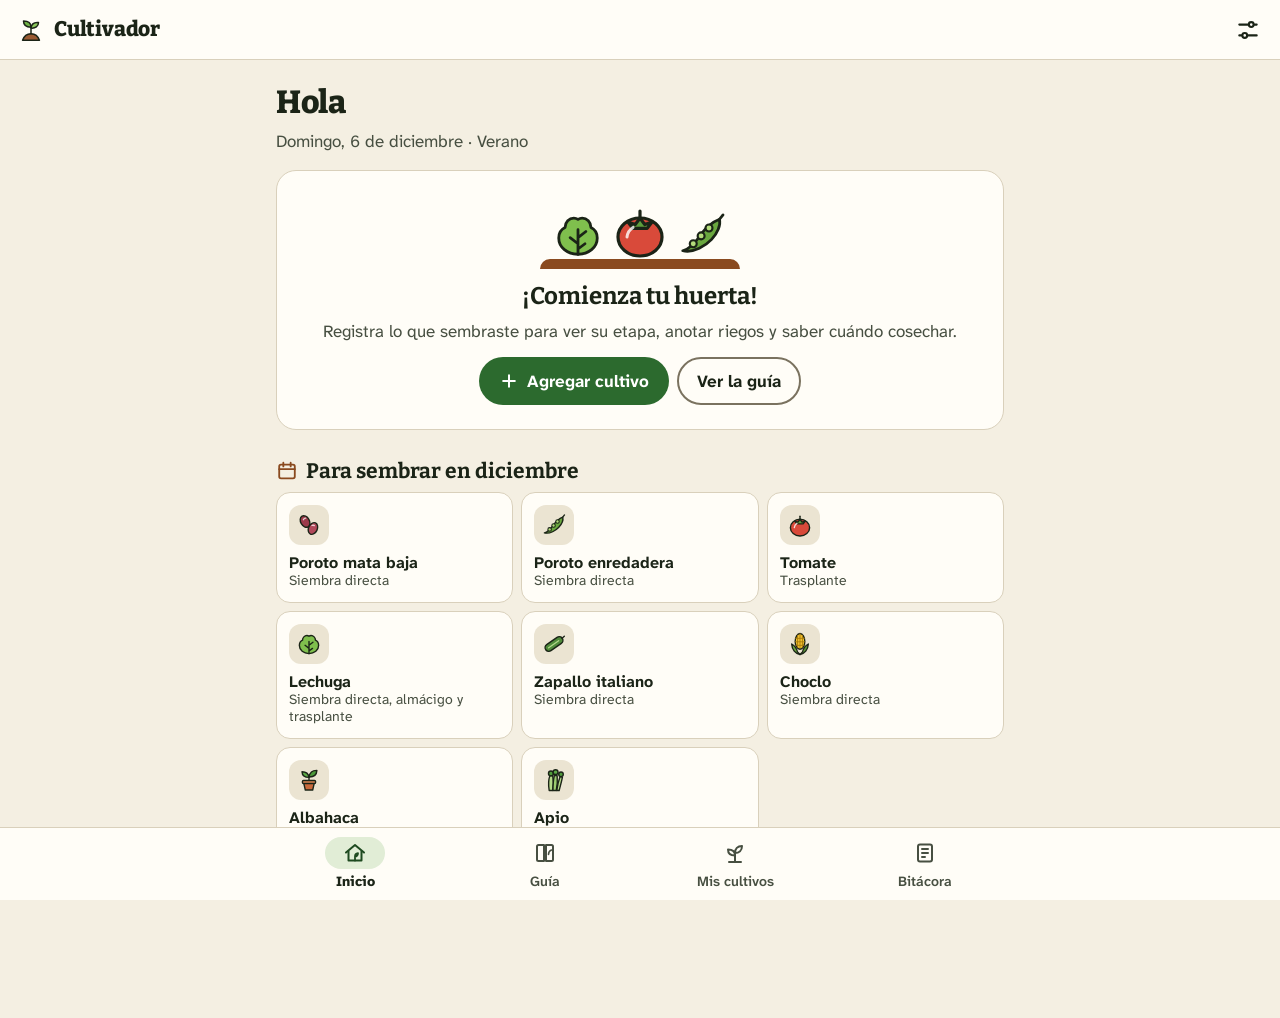
==== commit 734005fc: "Agrega perejil, apio, cebolla de guarda y ajo, y la opción «Plantín comprado» - 4 fichas nuevas en d" ====
--- a/index.html
+++ b/index.html
@@ -60,6 +60,10 @@
     <symbol id="g-choclo" viewBox="0 0 32 32"><g fill="none" stroke="currentColor" stroke-width="1.6" stroke-linejoin="round" stroke-linecap="round"><ellipse cx="16" cy="13" rx="5.5" ry="9" fill="#f2c230"/><path d="M13.2 6v13.5M16 4.2v15.8M18.8 6v13.5M11 9.5h10M10.6 13.5h10.8M11.2 17.5h9.6" stroke="#a67a0a" stroke-width="1"/><path d="M16 28c-5.2-.8-9.2-5.6-9.5-12 3.3 1.8 5.6 5 6.6 9z" fill="#6aa83f"/><path d="M16 28c5.2-.8 9.2-5.6 9.5-12-3.3 1.8-5.6 5-6.6 9z" fill="#5a9636"/></g></symbol>
     <symbol id="g-cilantro" viewBox="0 0 32 32"><g fill="none" stroke="currentColor" stroke-width="1.6" stroke-linejoin="round" stroke-linecap="round"><path d="M16 28V9M16 21l-5.5-4.5M16 17l5.5-4.5M16 13.5l-3-2.8"/><circle cx="9.5" cy="15.5" r="3.3" fill="#6db04a"/><circle cx="22.5" cy="11.5" r="3.3" fill="#6db04a"/><circle cx="16" cy="7.5" r="3" fill="#7cc057"/><circle cx="12" cy="10" r="2.4" fill="#7cc057"/></g></symbol>
     <symbol id="g-albahaca" viewBox="0 0 32 32"><g fill="none" stroke="currentColor" stroke-width="1.6" stroke-linejoin="round" stroke-linecap="round"><path d="M16 16.5v-4"/><path d="M16 13c-.6-4.2-3.6-6.5-8-6.5.2 4.3 3.4 6.5 8 6.5z" fill="#5aa845"/><path d="M16 12.5c.8-4.8 4-7.6 9-7.5-.2 4.8-3.8 7.6-9 7.5z" fill="#4c9a3a"/><path d="M10 19.5h12l-1.8 8h-8.4z" fill="#c8693c"/><rect x="8.5" y="16.5" width="15" height="3.5" rx="1.2" fill="#dd8455"/></g></symbol>
+    <symbol id="g-perejil" viewBox="0 0 32 32"><g fill="none" stroke="currentColor" stroke-width="1.6" stroke-linejoin="round" stroke-linecap="round"><path d="M16 29V14M16 22l-6.5-6M16 19l6.5-7M16 16.5l-2.5-5"/><circle cx="8" cy="14" r="2.2" fill="#3f8f3a"/><circle cx="10.5" cy="12" r="2.2" fill="#4c9a3a"/><circle cx="7.5" cy="11" r="2" fill="#4c9a3a"/><circle cx="23.5" cy="10" r="2.2" fill="#3f8f3a"/><circle cx="21" cy="8" r="2.2" fill="#4c9a3a"/><circle cx="24" cy="7" r="2" fill="#4c9a3a"/><circle cx="13" cy="8.5" r="2.2" fill="#3f8f3a"/><circle cx="15" cy="6" r="2" fill="#4c9a3a"/><circle cx="11.5" cy="5.8" r="1.8" fill="#4c9a3a"/></g></symbol>
+    <symbol id="g-apio" viewBox="0 0 32 32"><g fill="none" stroke="currentColor" stroke-width="1.6" stroke-linejoin="round" stroke-linecap="round"><path d="M10.5 28c-1-6-1-12 .8-17h3.2c1 5 1 11 0 17z" fill="#b5d98a"/><path d="M14.8 28c0-6 .4-12 1.6-17h3.2c.5 5 .2 11-1 17z" fill="#9ccc6f"/><path d="M19.2 28c.8-6 1.8-11 3.8-16l2.6 1c-1 5-2.5 10-3.7 15z" fill="#b5d98a"/><circle cx="12.5" cy="8.5" r="2.8" fill="#4f9a3a"/><circle cx="17.8" cy="7" r="2.8" fill="#5aa845"/><circle cx="24" cy="9.5" r="2.6" fill="#4f9a3a"/></g></symbol>
+    <symbol id="g-cebolla" viewBox="0 0 32 32"><g fill="none" stroke="currentColor" stroke-width="1.6" stroke-linejoin="round" stroke-linecap="round"><path d="M16 6.5c-1.2 3-8.5 6-8.5 13a8.5 8.5 0 0 0 17 0c0-7-7.3-10-8.5-13z" fill="#d9a04f"/><path d="M12.7 12.5c-1.8 2.2-2.4 5-1.9 8.5M19.3 12.5c1.8 2.2 2.4 5 1.9 8.5M16 9.5v18" stroke="#a86b22" stroke-width="1"/><path d="M13.5 27.8l-1 1.8M16 28.3v1.9M18.5 27.8l1 1.8"/><path d="M16 6.5c-.4-1.8.4-3.5 2-4.3M16 6.5c.3-1.7-.7-3.5-2.3-4.1" stroke="#5f9e3c" stroke-width="1.6"/></g></symbol>
+    <symbol id="g-ajo" viewBox="0 0 32 32"><g fill="none" stroke="currentColor" stroke-width="1.6" stroke-linejoin="round" stroke-linecap="round"><path d="M16 7c-2 2.2-10 5-10 12a10 7.8 0 0 0 20 0c0-7-8-9.8-10-12z" fill="#f3ecdf"/><path d="M16 8.5c-2 4-2.5 10-1.5 17.8M16 8.5c2 4 2.5 10 1.5 17.8M11.2 12.3c-2.5 3-3 8-1 13M20.8 12.3c2.5 3 3 8 1 13" stroke="#b28fb8" stroke-width="1"/><path d="M16 7V3"/><path d="M13 26.6l-.8 2M16 27v2.2M19 26.6l.8 2"/></g></symbol>
     <symbol id="i-opciones" viewBox="0 0 24 24"><path d="M5.5 12h.01M12 12h.01M18.5 12h.01" fill="none" stroke="currentColor" stroke-width="3.4" stroke-linecap="round"/></symbol>
   </svg>
 
@@ -116,18 +120,19 @@
         <fieldset class="campo">
           <legend>Método de siembra</legend>
           <div class="opciones-seg">
-            <label><input type="radio" name="metodo" value="directa" checked><span>Siembra directa</span></label>
-            <label><input type="radio" name="metodo" value="almacigo"><span>Almácigo</span></label>
+            <label data-metodo="directa"><input type="radio" name="metodo" value="directa" checked><span id="c-metodo-directa">Siembra directa</span></label>
+            <label data-metodo="almacigo"><input type="radio" name="metodo" value="almacigo"><span>Almácigo</span></label>
+            <label data-metodo="plantin"><input type="radio" name="metodo" value="plantin"><span>Plantín comprado</span></label>
           </div>
           <p class="ayuda" id="c-metodo-ayuda"></p>
         </fieldset>
-        <div class="campo">
-          <label for="c-fecha">Fecha de siembra <span class="req" aria-hidden="true">*</span></label>
+        <div class="campo" id="campo-siembra">
+          <label for="c-fecha"><span id="c-fecha-texto">Fecha de siembra</span> <span class="req" aria-hidden="true">*</span></label>
           <input id="c-fecha" name="fechaSiembra" type="date" required aria-describedby="c-fecha-error">
           <p class="error" id="c-fecha-error"></p>
         </div>
         <div class="campo" id="campo-trasplante" hidden>
-          <label for="c-trasplante">Fecha de trasplante <span class="opcional">(opcional)</span></label>
+          <label for="c-trasplante" id="c-trasplante-label">Fecha de trasplante <span class="opcional">(opcional)</span></label>
           <input id="c-trasplante" name="fechaTrasplante" type="date" aria-describedby="c-trasplante-ayuda c-trasplante-error">
           <p class="ayuda" id="c-trasplante-ayuda">Complétala cuando pases las plantas a su lugar definitivo.</p>
           <p class="error" id="c-trasplante-error"></p>
